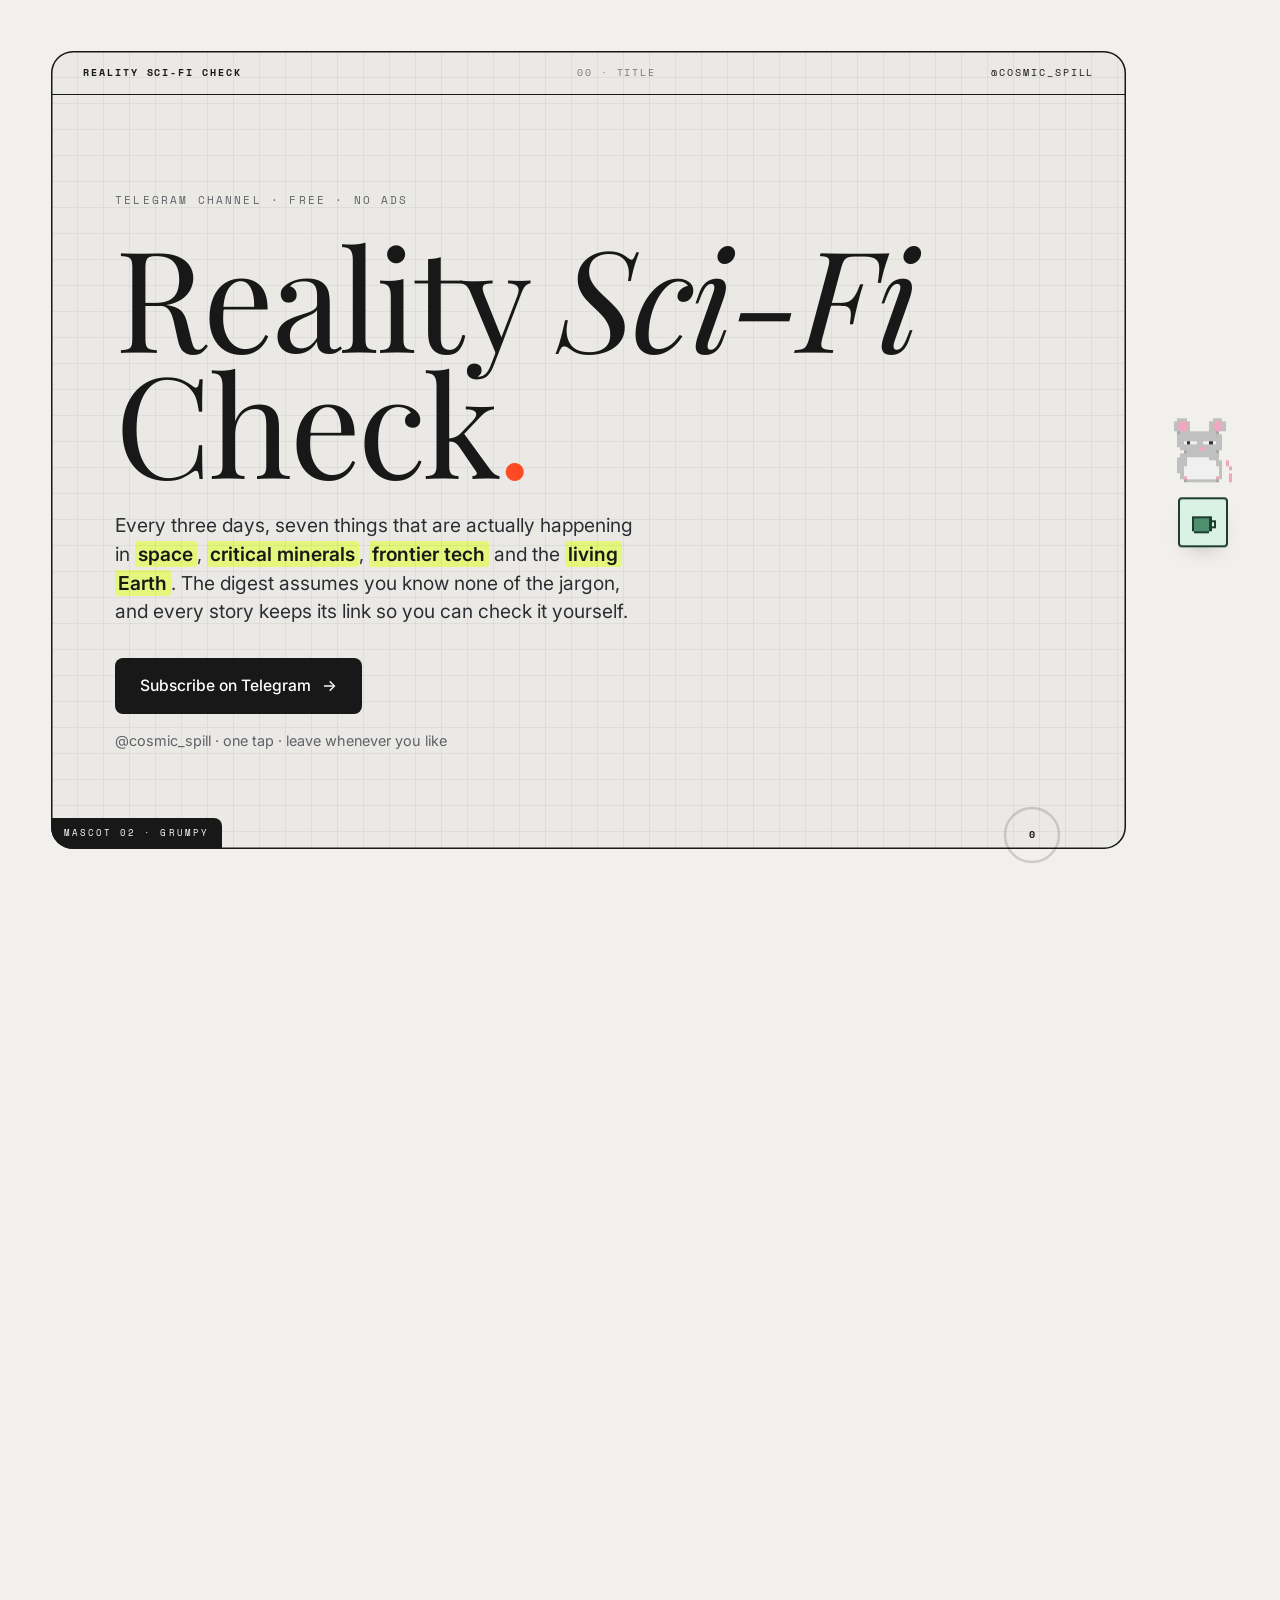
==== site/versions/framed-mascot02.html @ 50ea7fea "Landing page with two mascots, and a way to check it still works The site now has one page design in" ====
<!doctype html>
<html lang="en">
<head>
<meta charset="utf-8">
<meta name="viewport" content="width=device-width,initial-scale=1">
<title>Reality Sci-Fi Check — mascot 02</title>
<meta name="description" content="A free Telegram digest, every three days: space, critical minerals, frontier tech and the living Earth, explained plainly and kept factual.">
<meta name="theme-color" content="#f1f0ec">

<link rel="preconnect" href="https://fonts.googleapis.com">
<link rel="preconnect" href="https://fonts.gstatic.com" crossorigin>
<link rel="stylesheet" media="print" onload="this.media='all'"
      href="https://fonts.googleapis.com/css2?family=Playfair+Display:ital,wght@0,400;0,500;1,400&family=Inter:wght@300;400;500;600&family=Space+Mono:wght@400;700&display=swap">
<noscript><link rel="stylesheet"
      href="https://fonts.googleapis.com/css2?family=Playfair+Display:ital,wght@0,400;0,500;1,400&family=Inter:wght@300;400;500;600&family=Space+Mono:wght@400;700&display=swap"></noscript>

<link rel="stylesheet" href="framed-mascot02.css">
<script>
/* The tip jar changes colour between visits: one of three, chosen once per
   page load and never mid-session. It only ever touches the cup, the bubble
   and the steam, so the page itself is never a different page.

   ?palette=mint|gum|lilac forces one, which is what you want for screenshots
   or when showing someone a specific version. */
(() => {
  const P = {
    mint:  ['#d9f2e4','#1f3d31','#1f3d31','#4e8f6d','#f2803d','#f2a03d','#ffc93c','#ffe6a3'],
    gum:   ['#ffe3ee','#c2436f','#c2436f','#ef86ac','#ff5f8f','#ff8fb0','#ffc93c','#ffe6a3'],
    lilac: ['#ece2ff','#5b3fa8','#5b3fa8','#9b7ee0','#ff7ab8','#c07ae8','#8fa8ff','#cfe0ff']
  };
  const keys = Object.keys(P);
  const forced = new URLSearchParams(location.search).get('palette');
  const pick = P[forced] ? forced : keys[Math.floor(Math.random() * keys.length)];
  const v = P[pick], names = ['box','edge','mug','brew','s0','s1','s2','s3'];
  const st = document.documentElement.style;
  names.forEach((n, i) => st.setProperty('--btn-' + n, v[i]));
  document.documentElement.dataset.palette = pick;
})();
</script>
</head>
<body>

<div class="grid"></div>
<div class="frame" aria-hidden="true">
  <div class="bar">
    <b>Reality Sci-Fi Check</b>
    <span class="mid" id="chapter">00 · Title</span>
    <span>@cosmic_spill</span>
  </div>
</div>
<div class="vtag">Mascot 02 · Grumpy</div>

<div class="dial" aria-hidden="true">
  <svg viewBox="0 0 60 60"><circle class="track" cx="30" cy="30" r="27"/>
    <circle class="run" cx="30" cy="30" r="27"/></svg>
  <b id="pct">0</b>
</div>

<div class="dock">
<a class="resupply" href="https://buymeacoffee.com/YOUR-HANDLE" target="_blank" rel="noopener">
  <span class="lockup"><svg class="mouse" viewBox="0 0 18 20" aria-hidden="true"><g class="lean"><g class="tail" style="transform-origin:15px 14px"><rect x="16" y="13" width="1" height="1" fill="#f0a8c0"/><rect x="16" y="14" width="1" height="1" fill="#f0a8c0"/><rect x="17" y="15" width="1" height="1" fill="#f0a8c0"/><rect x="17" y="17" width="1" height="1" fill="#f0a8c0"/><rect x="17" y="18" width="1" height="1" fill="#f0a8c0"/><rect x="17" y="19" width="1" height="1" fill="#f0a8c0"/></g><g class="head"><g><rect x="1" y="0" width="3" height="1" fill="#c0c0c0"/><rect x="12" y="0" width="3" height="1" fill="#c0c0c0"/><rect x="0" y="1" width="2" height="1" fill="#c0c0c0"/><rect x="2" y="1" width="2" height="1" fill="#f0a8c0"/><rect x="4" y="1" width="1" height="1" fill="#c0c0c0"/><rect x="11" y="1" width="2" height="1" fill="#c0c0c0"/><rect x="13" y="1" width="2" height="1" fill="#f0a8c0"/><rect x="15" y="1" width="1" height="1" fill="#c0c0c0"/><rect x="0" y="2" width="1" height="1" fill="#c0c0c0"/><rect x="1" y="2" width="3" height="1" fill="#f0a8c0"/><rect x="4" y="2" width="1" height="1" fill="#c0c0c0"/><rect x="11" y="2" width="1" height="1" fill="#c0c0c0"/><rect x="12" y="2" width="3" height="1" fill="#f0a8c0"/><rect x="15" y="2" width="1" height="1" fill="#c0c0c0"/><rect x="0" y="3" width="2" height="1" fill="#c0c0c0"/><rect x="2" y="3" width="2" height="1" fill="#f0a8c0"/><rect x="4" y="3" width="1" height="1" fill="#c0c0c0"/><rect x="11" y="3" width="2" height="1" fill="#c0c0c0"/><rect x="13" y="3" width="2" height="1" fill="#f0a8c0"/><rect x="15" y="3" width="1" height="1" fill="#c0c0c0"/><rect x="1" y="4" width="1" height="1" fill="#a8a8a8"/><rect x="2" y="4" width="11" height="1" fill="#c0c0c0"/><rect x="13" y="4" width="1" height="1" fill="#a8a8a8"/><rect x="1" y="5" width="14" height="1" fill="#c0c0c0"/><rect x="1" y="6" width="14" height="1" fill="#c0c0c0"/><rect x="1" y="7" width="2" height="1" fill="#c0c0c0"/><rect x="3" y="7" width="1" height="1" fill="#f0f0f0"/><rect x="5" y="7" width="2" height="1" fill="#f0f0f0"/><rect x="7" y="7" width="2" height="1" fill="#c0c0c0"/><rect x="9" y="7" width="2" height="1" fill="#f0f0f0"/><rect x="12" y="7" width="1" height="1" fill="#f0f0f0"/><rect x="13" y="7" width="2" height="1" fill="#c0c0c0"/><rect x="1" y="8" width="14" height="1" fill="#c0c0c0"/><rect x="2" y="9" width="6" height="1" fill="#c0c0c0"/><rect x="8" y="9" width="2" height="1" fill="#f0a8c0"/><rect x="10" y="9" width="5" height="1" fill="#c0c0c0"/><rect x="3" y="10" width="1" height="1" fill="#a8a8a8"/><rect x="4" y="10" width="9" height="1" fill="#c0c0c0"/><rect x="13" y="10" width="1" height="1" fill="#a8a8a8"/><rect x="2" y="11" width="12" height="1" fill="#c0c0c0"/><rect x="1" y="12" width="3" height="1" fill="#c0c0c0"/><rect x="4" y="12" width="7" height="1" fill="#f0f0f0"/><rect x="11" y="12" width="3" height="1" fill="#c0c0c0"/><rect x="1" y="13" width="3" height="1" fill="#c0c0c0"/><rect x="4" y="13" width="9" height="1" fill="#f0f0f0"/><rect x="13" y="13" width="2" height="1" fill="#c0c0c0"/><rect x="1" y="14" width="3" height="1" fill="#c0c0c0"/><rect x="4" y="14" width="9" height="1" fill="#f0f0f0"/><rect x="13" y="14" width="2" height="1" fill="#c0c0c0"/><rect x="1" y="15" width="2" height="1" fill="#c0c0c0"/><rect x="3" y="15" width="11" height="1" fill="#f0f0f0"/><rect x="14" y="15" width="1" height="1" fill="#c0c0c0"/><rect x="1" y="16" width="2" height="1" fill="#c0c0c0"/><rect x="3" y="16" width="11" height="1" fill="#f0f0f0"/><rect x="14" y="16" width="1" height="1" fill="#c0c0c0"/><rect x="2" y="17" width="1" height="1" fill="#c0c0c0"/><rect x="3" y="17" width="11" height="1" fill="#f0f0f0"/><rect x="14" y="17" width="1" height="1" fill="#c0c0c0"/><rect x="2" y="18" width="1" height="1" fill="#c0c0c0"/><rect x="3" y="18" width="1" height="1" fill="#f0a8c0"/><rect x="4" y="18" width="9" height="1" fill="#f0f0f0"/><rect x="13" y="18" width="1" height="1" fill="#f0a8c0"/><rect x="14" y="18" width="1" height="1" fill="#c0c0c0"/><rect x="3" y="19" width="1" height="1" fill="#a8a8a8"/><rect x="4" y="19" width="9" height="1" fill="#c0c0c0"/><rect x="13" y="19" width="1" height="1" fill="#a8a8a8"/></g><g class="gaze"><g class="eye"><rect x="4" y="7" width="1" height="1" fill="#303030"/><rect x="11" y="7" width="1" height="1" fill="#303030"/></g></g></g></g></svg><span class="cup"><svg viewBox="0 0 14 14" aria-hidden="true">
      <g class="steam"><rect x="4" y="0" width="1" height="2"/><rect x="7" y="1" width="1" height="2"/>
        <rect x="10" y="0" width="1" height="2"/></g>
      <g class="mug"><rect x="2" y="4" width="9" height="1"/><rect x="2" y="5" width="1" height="6"/>
        <rect x="10" y="5" width="1" height="6"/><rect x="3" y="11" width="7" height="1"/>
        <rect x="11" y="6" width="2" height="1"/><rect x="12" y="7" width="1" height="2"/>
        <rect x="11" y="9" width="2" height="1"/></g>
      <rect x="3" y="5" width="7" height="6" class="brew"/></svg></span></span>
  <b>buy me a coffee</b>
</a>
</div>

<main>

  <!-- ── 0 · the title assembles ────────────────────────────────────────── -->
  <section class="scene s0" style="--screens:1.5">
    <div class="stage">
      <svg class="cross" data-cross="1" style="bottom:-16vh;left:-14vw;width:32vw" viewBox="0 0 200 200"><circle cx="100" cy="100" r="96" fill="#e4f77c"/></svg>
      <div class="stage-in">
      <p class="kicker" data-at="-1,-.9" data-anim="left">Telegram channel · free · no ads</p>
      <h1><span data-at="-1,-.9" data-anim="left">Reality</span> <em data-at="-1,-.9" data-anim="drop">Sci-Fi</em>
        <span data-at="-1,-.9" data-anim="right">Check<span class="stop">.</span></span></h1>
      <p class="lede" data-at="-1,-.9" data-anim="rise">Every three days, seven things that are actually
        happening in <b>space</b>, <b>critical minerals</b>, <b>frontier tech</b> and the
        <b>living Earth</b>. The digest assumes you know none of the jargon, and every
        story keeps its link so you can check it yourself.</p>
      <div data-at="-1,-.9" data-anim="pop">
        <a class="cta" href="https://t.me/cosmic_spill">Subscribe on Telegram <span>→</span></a>
        <p class="cta-note">@cosmic_spill · one tap · leave whenever you like</p>
      </div>
    </div></div>
  </section>

  <!-- ── 1 · the digest arrives, and scrolls inside the phone ───────────── -->
  <section class="scene s1" style="--screens:4">
    <div class="stage"><div class="stage-in two">
      <div>
        <p class="num" data-at="0,.1" data-anim="left">01 / What one story looks like</p>
        <h2 data-at=".02,.16" data-anim="left" data-wipe>It lands like this.</h2>
        <p class="say" data-at=".1,.26" data-anim="rise">Three plain lines under a headline, the country
          it came from, and the link to go and check. Keep scrolling to read the whole
          dispatch.</p>
        <p class="small" data-at=".16,.32" data-anim="rise">A real digest from 1 August 2026. Where a
          listed company is actually involved the ticker comes too, with the share price
          read from market data rather than written by the model.</p>
      </div>
      <div data-at=".02,.2" data-anim="tilt">
        <div class="phone">
          <div class="notch"><i></i></div>
          <div class="screen">
            <div class="tg-bar">
              <span class="tg-av">RSC</span>
              <span class="tg-name">Reality Sci-Fi Check<i>channel · @cosmic_spill</i></span>
            </div>
            <!-- Scroll drives this, so the feed reads itself as you go. -->
            <div class="feed" data-feed="0.3,0.95">
              <div class="post">
                <div class="body">
                  <h4>🛰 REALITY SCI-FI CHECK — <i>2026-08-01</i></h4>
                  <p class="sub">🌐 China refines ~90% of the world's rare earths.
                    The bottleneck is processing, not the rocks.</p>
                  <p class="line">4 dispatches. Reply <b>more tech</b> / <b>deeper 3</b> /
                    <b>players space</b> to dig in.</p>
                  <span class="views">👁 5&nbsp;&nbsp;10:59</span>
                </div>
                <div class="comment"><span>💬 Leave a Comment</span><span>›</span></div>
              </div>
              <div class="post">
                <div class="body">
                  <h4>Space</h4>
                  <p class="sub">What's flying, landing, and being discovered up there.</p>
                  <p class="item">▸ 🇺🇸 🪐 <b>1. NASA estimates lunar rover conversion could
                    exceed $1 billion</b></p>
                  <p class="line">› <b>The sci-fi part:</b> Turning a Mars rover into a moon
                    rover may cost more than a billion dollars.</p>
                  <p class="line">› <b>In plain terms:</b> NASA says adapting a Mars rover
                    for the Moon would likely cost over $1 billion.</p>
                  <p class="line">› <b>Why it matters:</b> Shows the high expense of
                    repurposing hardware for new planetary missions.</p>
                  <p class="src">› spacenews.com ↗</p>
                  <span class="views">👁 5&nbsp;&nbsp;10:59</span>
                </div>
                <div class="comment"><span>💬 Leave a Comment</span><span>›</span></div>
              </div>
              <div class="post">
                <div class="body">
                  <h4>Minerals &amp; Mining</h4>
                  <p class="sub">The metals and rocks that everything else depends on.</p>
                  <p class="item">▸ 🇯🇵 🏭 <b>2. Komatsu partners with AIM to automate dozers
                    and excavators</b></p>
                  <p class="line">› <b>The sci-fi part:</b> Self-driving bulldozers will soon
                    shape construction sites.</p>
                  <p class="line">› <b>In plain terms:</b> Komatsu and AIM are adding AI-driven
                    autopilot to big earth-moving machines.</p>
                  <p class="line">› <b>Why it matters:</b> Fewer people in the most dangerous
                    jobs on a mine site.</p>
                  <p class="src">› mining.com ↗</p>
                  <span class="views">👁 5&nbsp;&nbsp;10:59</span>
                </div>
                <div class="comment"><span>💬 Leave a Comment</span><span>›</span></div>
              </div>
            </div>
          </div>
        </div>
      </div>
    </div></div>
  </section>

  <!-- ── 2 · the five bands, dealt one at a time ────────────────────────── -->
  <section class="scene s2" style="--screens:3.4">
    <div class="stage">
      <svg class="cross" data-cross="-1.4" style="top:-10vh;right:-12vw;width:26vw" viewBox="0 0 200 200"><circle cx="100" cy="100" r="96" fill="#181818"/><circle cx="100" cy="100" r="46" fill="#ffb600"/></svg>
      <div class="stage-in">
      <p class="num" data-at="0,.08" data-anim="left">02 / The five sections</p>
      <h2 data-at=".02,.14" data-anim="pop">Five things it watches.</h2>
      <div class="bands">
        <div class="band" data-at=".14,.28" data-anim="left"><span class="i">01</span>
          <div><h3>🚀 Space</h3><p>Launches, landings, and whatever the telescopes just found.</p></div></div>
        <div class="band" data-at=".26,.40" data-anim="right"><span class="i">02</span>
          <div><h3>⛏️ Minerals</h3><p>The metals and rocks that everything else depends on.</p></div></div>
        <div class="band" data-at=".38,.52" data-anim="left"><span class="i">03</span>
          <div><h3>🔬 Frontier tech</h3><p>Quantum, chips, AI, robots and medicine, at the point they leave the lab.</p></div></div>
        <div class="band" data-at=".50,.64" data-anim="right"><span class="i">04</span>
          <div><h3>🌍 Living Earth</h3><p>Clean energy, wildlife, water and weather science, mostly the good news.</p></div></div>
        <div class="band" data-at=".62,.76" data-anim="left"><span class="i">05</span>
          <div><h3>♟️ Society &amp; power</h3><p>Who gains and who loses as all of this moves.</p></div></div>
      </div>
    </div></div>
  </section>

  <!-- ── 3 · the conversation plays as you scroll ───────────────────────── -->
  <section class="scene s3" style="--screens:3.6">
    <div class="stage"><div class="stage-in two">
      <div>
        <p class="num" data-at="0,.08" data-anim="left">03 / You can talk back to it</p>
        <h2 data-at=".02,.14" data-anim="left" data-wipe>Ask it things.</h2>
        <p class="say" data-at=".08,.2" data-anim="rise">The channel is one half. Message the bot directly
          and it answers from the same digest it just sent. Scroll to watch.</p>
        <div class="cmds" data-at=".6,.78" data-anim="pop">
          <div class="cmd"><code>deeper 6</code><p>Expand story 6, with more detail and what to read next.</p></div>
          <div class="cmd"><code>players 6</code><p>Who is actually behind story 6.</p></div>
          <div class="cmd"><code>more space</code><p>A few more fresh stories from one section.</p></div>
          <div class="cmd"><code>menu</code><p>Everything it knows how to do.</p></div>
        </div>
      </div>
      <div data-at=".02,.18" data-anim="drop">
        <div class="phone">
          <div class="notch"><i></i></div>
          <div class="screen">
            <div class="tg-bar">
              <span class="tg-av">RSC</span>
              <span class="tg-name">Reality Sci-Fi Check<i>bot · online</i></span>
            </div>
            <div class="chat">
              <div class="bubble out" data-at=".2,.28" data-anim="right">deeper 1</div>
              <div class="bubble in" data-at=".3,.4" data-anim="left"><b>1 · NASA lunar rover</b>
                <span>The rover was designed for Mars gravity and Mars dust. The Moon has
                a third less of one and far nastier versions of the other.</span></div>
              <div class="bubble out" data-at=".42,.5" data-anim="right">players space</div>
              <div class="bubble in" data-at=".52,.62" data-anim="left"><b>Who is in this</b>
                <span>NASA · JPL · Lockheed Martin. Challengers: ispace, Astrobotic,
                Intuitive Machines.</span></div>
            </div>
          </div>
        </div>
      </div>
    </div></div>
  </section>

  <!-- ── 4 · where it comes from ────────────────────────────────────────── -->
  <section class="scene s4" style="--screens:2.8">
    <div class="stage">
      <svg class="cross" data-cross="1.2" style="bottom:-8vh;left:-10vw;width:22vw" viewBox="0 0 200 200"><circle cx="100" cy="100" r="96" fill="#181818"/><path d="M100 4a96 96 0 0 1 0 192z" fill="#e4f77c"/></svg>
      <div class="stage-in">
      <p class="num" data-at="0,.1" data-anim="left">04 / Where it comes from</p>
      <h2 data-at=".02,.16" data-anim="left" data-wipe>Named feeds, checkable links.</h2>
      <p class="say" data-at=".12,.3" data-anim="rise">Stories come from named publisher feeds:
        Spaceflight Now, SpaceNews, NASA, ESA, JAXA, Ars Technica, Mining.com,
        The Quantum Insider, Phys.org and others, plus regional desks for India and
        Asia. A language model picks the seven most surprising and writes the three
        plain lines under each. It never invents a number.</p>
      <p class="small" data-at=".3,.5" data-anim="right">Some newsrooms are paid for by a government.
        When a story comes from one, the item carries a small ⚠️ and that country's flag,
        on the same terms for the BBC, Deutsche Welle, CGTN and RT. It tells you who funds
        the reporting. What you make of that is yours to decide.</p>
    </div></div>
  </section>

  <!-- ── 5 · the close ──────────────────────────────────────────────────── -->
  <section class="scene s5" style="--screens:2.4">
    <div class="stage"><div class="stage-in close">
      <h2 data-at=".05,.35" data-anim="pop">A lot is changing out there. Almost none of it reaches you.</h2>
      <div data-at=".3,.55" data-anim="rise">
        <a class="cta" href="https://t.me/cosmic_spill">Subscribe on Telegram <span>→</span></a>
      </div>
      <p class="credit" data-at=".45,.7" data-anim="rise">Runs itself on GitHub Actions · free · every three
        days &nbsp;·&nbsp; <a href="https://github.com/ilo930/MicroDigests_bot">github.com/ilo930/MicroDigests_bot</a></p>
    </div></div>
  </section>

</main>

<div class="tail" style="height:100svh"></div>

<script src="framed-mascot02.js"></script>

</body>
</html>
---- site/versions/framed-mascot02.css ----
/* ─────────────────────────────────────────────────────────────────────────
   Reality Sci-Fi Check — scroll to play.

   Structurally different from the other versions. Those scroll: the page
   moves under you. This one plays: each scene is pinned to the viewport
   while a tall empty spacer behind it turns your scrolling into a timeline.
   Nothing travels up the screen; things happen in place.

   That is the mechanism units.gr uses (its pinned section reserves nearly 23
   screens of scroll distance purely as animation runway). Done here with
   position:sticky and one scroll handler rather than a library.

   This variant adds the frame. The page sits inside a fixed rounded window
   held well off the edges of the screen on plain paper, outlined rather than
   boxed in, with a static header across its top. The margin is wide on
   purpose: the coffee tin and the mouse live out there, outside the window. The
   window never moves, so everything that does move is visibly moving INSIDE
   something. That is what stops it reading as "the page is scrolling away
   under me" — the reference does the same thing with its inset panel.

   The look is the studio version's: paper, near-black, acid lime, a
   high-contrast serif set tight, graph-paper ruling.
   ───────────────────────────────────────────────────────────────────────── */

:root{
  --ink:#181818; --muted:#606268; --dim:#8d8f95;
  --lime:#e4f77c; --orange:#ff4c24; --green:#3fae86;
  --hair:rgba(24,24,24,.16); --hair-soft:rgba(24,24,24,.09);
  --display:"Playfair Display","Didot","Bodoni 72",Georgia,serif;
  --mono:"Space Mono",ui-monospace,Menlo,monospace;
  --body:"Inter",system-ui,-apple-system,Arial,sans-serif;
  --gutter:clamp(1.25rem,5vw,4.5rem);
  --paper:#f1f0ec;
  /* The tip jar picks one of three palettes on load. Defaults here so the
     page still looks chosen rather than unstyled if the script never runs. */
  --btn-box:#d9f2e4; --btn-edge:#1f3d31; --btn-mug:#1f3d31; --btn-brew:#4e8f6d;
  --btn-s0:#f2803d; --btn-s1:#f2a03d; --btn-s2:#ffc93c; --btn-s3:#ffe6a3;    /* the surround. Not black: the reference sits its panel
                         on paper and lets an outline do the framing. */
  --fr:clamp(40px,4vw,68px);            /* top, left and bottom */
  --fr-right:clamp(120px,12vw,190px);   /* the right margin is a room: the
                                           tin and the mouse live out here, so
                                           it has to be wide enough that they
                                           are standing in it rather than
                                           pressed against the glass */
  --fr-r:22px;
  --bar:44px;
}
*,*::before,*::after{box-sizing:border-box}
html{-webkit-text-size-adjust:100%}
body{margin:0;background:#eae9e6;color:var(--ink);font-family:var(--body);
  font-size:16px;line-height:1.55;overflow-x:hidden}

/* ── The mechanism ─────────────────────────────────────────────────────────
   .scene is tall and empty. .stage sticks to the top of the viewport for the
   whole of it, so scrolling through .scene advances --p from 0 to 1 without
   the stage ever moving. */
/* The surround. Everything that scrolls is clipped to the window below, so
   the frame itself is the fixed reference point. */
body{background:var(--paper)}
.scene{position:relative;height:calc(var(--screens,3) * 100svh)}
/* Every panel is FIXED to the window and cross-faded in and out. Sticky was
   the bug: a sticky panel unsticks at the end of its scene and slides up while
   the next arrives, and that moving rounded edge reads as the frame itself
   moving. Fixed panels cannot slide, so the window is genuinely still and only
   what is inside it changes. */
.stage{position:fixed;top:var(--fr);left:var(--fr);right:var(--fr-right);bottom:var(--fr);
  height:auto;margin:0;border-radius:var(--fr-r);overflow:hidden;
  display:grid;align-content:center;padding:var(--bar) var(--gutter) 0;
  opacity:0;visibility:hidden;will-change:opacity}

/* Chrome drawn over the window: a hairline, and a header that never moves. */
.frame{position:fixed;inset:var(--fr) var(--fr-right) var(--fr) var(--fr);z-index:45;pointer-events:none;
  border-radius:var(--fr-r);box-shadow:inset 0 0 0 1.5px var(--ink)}
.frame .bar{position:absolute;inset:0 0 auto 0;height:var(--bar);
  display:flex;align-items:center;justify-content:space-between;
  padding:0 clamp(1rem,3vw,2rem);font-family:var(--mono);font-size:.6rem;
  letter-spacing:.2em;text-transform:uppercase;color:var(--ink);
  border-bottom:1px solid rgba(24,24,24,.14)}
.frame .bar b{font-weight:700}
.frame .bar{border-bottom:1.5px solid var(--ink)}
.frame .bar .mid{opacity:.55}
.stage-in{width:100%;max-width:1180px;margin:0 auto}

/* Flat fields, one per scene, switching cleanly rather than cross-fading. */
.s0 .stage{background:#eae9e6}
.s1 .stage{background:#e4f77c}
.s2 .stage{background:#ffb600}
.s3 .stage{background:#e9e2d8}
.s4 .stage{background:#d6e7dd}
.s5 .stage{background:#f7f6f3}

/* Graph paper over everything, like the reference. */
.grid{position:fixed;inset:var(--fr) var(--fr-right) var(--fr) var(--fr);z-index:40;pointer-events:none;
  border-radius:var(--fr-r);overflow:hidden;
  background:
    repeating-linear-gradient(to right,rgba(24,24,24,.055) 0 1px,transparent 1px 26px),
    repeating-linear-gradient(to bottom,rgba(24,24,24,.055) 0 1px,transparent 1px 26px)}

/* Anything with data-at animates across its own slice of the scene. How it
   arrives is set by data-anim; see the ANIM table in the script. Everything
   fading up from below was making six scenes feel like one. */
[data-at]{will-change:transform,opacity}
[data-wipe]{clip-path:inset(0 100% 0 0)}
/* Shapes that keep travelling for the whole scene rather than just arriving. */
.cross{position:absolute;z-index:0;pointer-events:none;will-change:transform}
.stage-in{position:relative;z-index:1}

/* The first scene cannot wait for a scroll that has not happened yet: it
   plays once on load, in the same directions the scroll system uses, and is
   held at its finished state afterwards. */
.s0 [data-at]{animation:.85s cubic-bezier(.16,1,.3,1) both}
.s0 [data-anim="left"]{animation-name:enter-left}
.s0 [data-anim="right"]{animation-name:enter-right}
.s0 [data-anim="drop"]{animation-name:enter-drop}
.s0 [data-anim="rise"]{animation-name:enter-rise}
.s0 [data-anim="pop"]{animation-name:enter-pop}
.s0 .kicker{animation-delay:.10s}
.s0 h1 span{animation-delay:.20s}
.s0 h1 em{animation-delay:.30s}
.s0 h1 span:last-of-type{animation-delay:.40s}
.s0 .lede{animation-delay:.52s}
.s0 .lede+div{animation-delay:.66s}
@keyframes enter-left{from{opacity:0;transform:translate3d(-110px,0,0)}to{opacity:1;transform:none}}
@keyframes enter-right{from{opacity:0;transform:translate3d(110px,0,0)}to{opacity:1;transform:none}}
@keyframes enter-drop{from{opacity:0;transform:translate3d(0,-52px,0)}to{opacity:1;transform:none}}
@keyframes enter-rise{from{opacity:0;transform:translate3d(0,46px,0)}to{opacity:1;transform:none}}
@keyframes enter-pop{from{opacity:0;transform:scale(.84)}to{opacity:1;transform:none}}
@media (prefers-reduced-motion:reduce){.s0 [data-at]{animation:none}}

/* ── Type ─────────────────────────────────────────────────────────────── */
.kicker{font-family:var(--mono);font-size:.68rem;letter-spacing:.2em;
  text-transform:uppercase;color:var(--muted);margin:0 0 1.4rem}
h1{font-family:var(--display);font-weight:400;letter-spacing:-.02em;line-height:.9;
  font-size:clamp(2.8rem,11vw,9rem);margin:0 0 1.6rem;max-width:12ch}
h1 em{font-style:italic}
h1 .stop{color:var(--orange);font-style:normal}
h2{font-family:var(--display);font-weight:400;line-height:.94;letter-spacing:-.015em;
  font-size:clamp(2rem,5.6vw,4rem);margin:0 0 1.2rem}
.lede{font-size:clamp(1.05rem,1.5vw,1.3rem);line-height:1.5;max-width:44ch;
  margin:0 0 2rem;color:#2c2e33}
.lede b{font-weight:600;color:var(--ink);background:var(--lime);
  padding:.05em .18em;border-radius:3px;
  box-decoration-break:clone;-webkit-box-decoration-break:clone}
.num{font-family:var(--mono);font-size:.68rem;font-weight:700;letter-spacing:.16em;
  color:var(--ink);margin:0 0 .7rem}
.say{max-width:46ch;color:#2c2e33;margin:0 0 1.2rem}
.small{font-size:.9rem;color:var(--muted);max-width:52ch;margin:0}

.cta{display:inline-flex;align-items:center;gap:.7em;background:var(--ink);
  color:#fff;border-radius:8px;padding:1em 1.6em;text-decoration:none;
  font-weight:500;font-size:.98rem;
  transition:background .25s,color .25s,transform .25s,box-shadow .35s}
.cta:hover{background:var(--lime);color:var(--ink);transform:translateY(-2px);
  box-shadow:0 14px 30px -18px rgba(24,24,24,.7)}
.cta-note{font-size:.9rem;color:var(--muted);margin:1rem 0 0}

/* ── Scene 1 · the phone, whose contents scroll as you scroll ──────────── */
.two{display:grid;gap:2rem;align-items:center}
@media (min-width:980px){.two{grid-template-columns:minmax(0,1fr) 360px;gap:4rem}}
.phone{width:min(100%,340px);margin:0 auto;padding:9px;background:var(--ink);
  border-radius:30px;box-shadow:0 40px 80px -50px rgba(24,24,24,.9)}
.phone .notch{height:15px;display:grid;place-items:center}
.phone .notch i{display:block;width:60px;height:5px;border-radius:3px;
  background:#fff;opacity:.5}
.screen{border-radius:23px;overflow:hidden;background:#c8d4e4;height:430px;
  position:relative}
.tg-bar{display:flex;gap:.6rem;align-items:center;padding:.6rem .75rem;
  background:#fff;border-bottom:1px solid #e3e6ea;position:relative;z-index:2}
.tg-av{width:31px;height:31px;border-radius:50%;background:var(--ink);color:#fff;
  display:grid;place-items:center;font-family:var(--mono);font-size:.55rem;flex:0 0 auto}
.tg-name{font-size:.8rem;font-weight:600;line-height:1.25}
.tg-name i{display:block;font-style:normal;font-size:.63rem;font-weight:400;color:#8d939c}
/* The feed is taller than the screen; scroll drives it. */
.feed{padding:.55rem .5rem;will-change:transform}
.post{background:#fff;border-radius:12px;overflow:hidden;margin:0 0 .45rem;
  font-family:-apple-system,"Helvetica Neue",Arial,sans-serif;color:#101114}
.post .body{padding:.6rem .65rem}
.post h4{margin:0 0 .18rem;font-size:.79rem;font-weight:700;line-height:1.25}
.post .sub{margin:0 0 .45rem;font-size:.71rem;font-style:italic;color:#3a3d44;line-height:1.35}
.post .item{margin:0 0 .3rem;font-size:.71rem;line-height:1.36}
.post .line{margin:0 0 .18rem;font-size:.69rem;line-height:1.34;color:#22242a}
.post .src{margin:.28rem 0 0;font-size:.69rem;color:#2f7fd0;text-decoration:underline}
.post .views{display:block;text-align:right;font-size:.59rem;color:#8d939c;margin:.3rem 0 0}
.post .comment{display:flex;align-items:center;justify-content:space-between;
  padding:.5rem .65rem;border-top:1px solid #e7e9ec;color:#2f7fd0;
  font-size:.75rem;font-weight:500}

/* ── Scene 2 · the five bands, dealt out one at a time ─────────────────── */
.bands{border-top:1.5px solid var(--ink);max-width:900px}
.band{display:grid;grid-template-columns:2.6rem 1fr;gap:1.2rem;align-items:baseline;
  padding:1.05rem 0;border-bottom:1px solid var(--hair)}
.band .i{font-family:var(--mono);font-size:.66rem;font-weight:700;color:var(--muted)}
.band h3{font-family:var(--display);font-weight:400;line-height:1;
  font-size:clamp(1.3rem,2.8vw,2rem);margin:0 0 .2rem}
.band p{margin:0;color:var(--muted);font-size:.92rem}

/* ── Scene 3 · the conversation, played by scrolling ───────────────────── */
.chat{display:grid;gap:.5rem;padding:.7rem}
.bubble{max-width:86%;padding:.55rem .75rem;border-radius:14px;font-size:.78rem;
  line-height:1.42}
.bubble.out{justify-self:end;border-bottom-right-radius:4px;background:var(--ink);
  color:#fff;font-family:var(--mono);font-size:.71rem}
.bubble.in{justify-self:start;border-bottom-left-radius:4px;background:#fff;
  border:1px solid #e3e6ea}
.bubble.in b{display:block;margin-bottom:.25rem}
.bubble.in span{color:#5a5f66}
.cmds{display:grid;gap:1px;background:var(--ink);border-radius:10px;overflow:hidden;
  grid-template-columns:1fr;max-width:420px}
@media (min-width:560px){.cmds{grid-template-columns:repeat(2,1fr)}}
.cmd{background:#fff;padding:.9rem}
.cmd code{display:inline-block;font-family:var(--mono);font-size:.75rem;font-weight:700;
  background:var(--lime);border-radius:5px;padding:.25em .55em;margin:0 0 .45rem}
.cmd p{margin:0;font-size:.85rem;color:var(--muted)}

/* ── Scene 5 · the close ──────────────────────────────────────────────── */
.close{text-align:center}
.close h2{max-width:14ch;margin-inline:auto;font-size:clamp(2.4rem,8vw,5.6rem)}
.credit{font-family:var(--mono);font-size:.66rem;letter-spacing:.06em;
  color:var(--muted);margin:2.6rem 0 0}
.credit a{color:var(--ink)}

/* ── Chrome ───────────────────────────────────────────────────────────── */
/* A dial in the corner: how far through the reel you are. */
.dial{position:fixed;right:calc(var(--gutter) + var(--fr-right));bottom:2.2rem;z-index:50;
  width:60px;height:60px;display:grid;place-items:center}
.dial svg{position:absolute;inset:0;transform:rotate(-90deg)}
.dial circle{fill:none;stroke-width:2.5}
.dial .track{stroke:rgba(24,24,24,.16)}
.dial .run{stroke:var(--ink);stroke-linecap:round;
  stroke-dasharray:169.6;stroke-dashoffset:169.6}
.dial b{font-family:var(--mono);font-size:.62rem;font-weight:700}

/* Floating, not clamped to the edge: it sits off the margin with a shadow, and
   drifts up and down its own vertical line as the reel plays, so it belongs to
   the motion rather than being furniture stuck to the glass. */
/* Both of these live in the margin, outside the window, the way the reference
   hangs its little square badges off the edge of its panel. */
/* The arrangement from the screenshot: the cup above, the mouse below it,
   two separate things stacked in the margin. She is small; she holds nothing
   and reacts to nothing. */
.dock{position:fixed;right:0;top:50%;transform:translateY(calc(-50% + 33px));
  width:var(--fr-right);z-index:50;pointer-events:none;
  display:grid;justify-items:center}
.dock>*{pointer-events:auto}
.lockup{position:relative;display:grid;justify-items:center;gap:15px;width:70px}

.resupply{position:relative;z-index:1;display:grid;justify-items:center;gap:.45rem;
  text-decoration:none;padding:0;background:none;box-shadow:none;will-change:transform}
.resupply .cup{position:relative;z-index:3;order:2;
  display:grid;place-items:center;width:50px;height:50px;
  background:var(--btn-box);border:2px solid var(--btn-edge);border-radius:4px;
  box-shadow:0 10px 22px -14px rgba(24,24,24,.5);
  transition:background .25s,border-color .25s,box-shadow .3s}
.resupply:hover .cup,.resupply:focus-visible .cup{
  box-shadow:0 14px 26px -12px rgba(24,24,24,.45);transform:translateY(-2px)}
.resupply .cup{transition:box-shadow .3s,transform .9s cubic-bezier(.4,0,.3,1)}
.resupply .cup svg{display:block;width:30px;height:30px;shape-rendering:crispEdges}
.resupply .cup .steam rect{fill:var(--btn-s0);opacity:0;transform-box:fill-box;
  transform-origin:bottom center;animation:steam 3.2s ease-in-out infinite}
@keyframes steam{
  0%{opacity:0;transform:translateY(2px) scaleY(.6);fill:var(--btn-s0)}
  30%{opacity:.95;fill:var(--btn-s1)}
  65%{opacity:.85;fill:var(--btn-s2)}
  100%{opacity:0;transform:translateY(-6px) scaleY(1.2);fill:var(--btn-s3)}}
.resupply .cup .steam rect:nth-child(2){animation-delay:-1.1s}
.resupply .cup .steam rect:nth-child(3){animation-delay:-2.2s}
.resupply .cup .mug rect{fill:var(--btn-mug)}
.resupply .cup .brew{fill:var(--btn-brew)}

/* At the start this is only a hot coffee. At the end the mouse says it: a
   pixel speech bubble that leans back over the frame edge, in the margin
   where there is nothing to cover. */
.resupply b{position:absolute;right:calc(100% + 16px);top:14px;z-index:3;
  width:max-content;max-width:12.5rem;
  font-family:var(--mono);font-size:.72rem;font-weight:700;letter-spacing:.02em;
  line-height:1.35;text-align:center;color:var(--btn-edge);
  background:var(--btn-box);border:2px solid var(--btn-edge);border-radius:7px;
  padding:.55rem .75rem;
  opacity:0;transform:translateX(6px) scale(.94);transform-origin:center right;
  pointer-events:none;transition:opacity .35s,transform .35s}
/* Pointing right, at the mouse. Aimed at the floor it said nothing. */

.resupply.open b,.resupply:hover b,.resupply:focus-visible b{
  opacity:1;transform:none;pointer-events:auto}

/* Mascot 02, the original. She carries nothing and reacts to nothing: the
   cup drifts beside her on the right, the words arrive on her left, and she
   just sits there. She does not smile, and that is the joke. */
.mouse{position:relative;width:58px;z-index:2;order:1;
  shape-rendering:crispEdges;overflow:visible;
  animation:mouse-hop 2.4s steps(1) infinite}
.mouse .eye{animation:mouse-blink 3.6s steps(1) infinite;transform-origin:center}
.mouse .tail{animation:mouse-tail 1.9s steps(1) infinite}
/* At the end she tips over and speeds up. She leans AWAY from the bubble,
   which sits on her left, so she is not crowding the thing she just said. */
/* Her gaze follows the scroll: you, then the page on her left, then you
   again. One cell of travel is the whole range her eye whites allow. */
.mouse .gaze{transition:transform .55s cubic-bezier(.16,1,.3,1)}
.mouse .lean{transform-origin:9px 19px;
  transition:transform .45s cubic-bezier(.16,1,.3,1)}
.resupply.open .lean,.resupply:hover .lean{transform:rotate(8deg) translateX(1.2px)}
.dock.excited .mouse{animation-duration:.7s}
@keyframes mouse-hop{0%,44%{transform:translateY(0)}48%,64%{transform:translateY(-3px)}
  68%,100%{transform:translateY(0)}}
@keyframes mouse-blink{0%,42%{transform:scaleY(1)}43%,45%{transform:scaleY(.1)}
  46%,100%{transform:scaleY(1)}}
@keyframes mouse-tail{0%,49%{transform:rotate(0)}50%,100%{transform:rotate(-7deg)}}
@media (prefers-reduced-motion:reduce){.mouse,.mouse *{animation:none!important}}

.vtag{position:fixed;bottom:var(--fr);left:var(--fr);border-radius:0 8px 0 var(--fr-r);z-index:60;font-family:var(--mono);font-size:.58rem;
  letter-spacing:.22em;text-transform:uppercase;color:#fff;background:var(--ink);
  padding:.5rem .8rem}

/* Anyone who asked for less motion gets the whole reel laid out flat. */
@media (max-width:760px){
  :root{--fr:0px;--fr-r:0px;--bar:36px}
  .frame{box-shadow:none;border-radius:0}
}
@media (prefers-reduced-motion:reduce){
  :root{--fr:0px;--fr-r:0px}
  .frame{display:none}
  .scene{height:auto}
  .stage{position:static;height:auto;margin:0;border-radius:0;inset:auto;
    opacity:1!important;visibility:visible!important;
    padding-top:5rem;padding-bottom:5rem}
  .tail{display:none}
  [data-at]{opacity:1!important;transform:none!important}
  .screen{height:auto}
  .feed{transform:none!important}
  .dial{display:none}
}
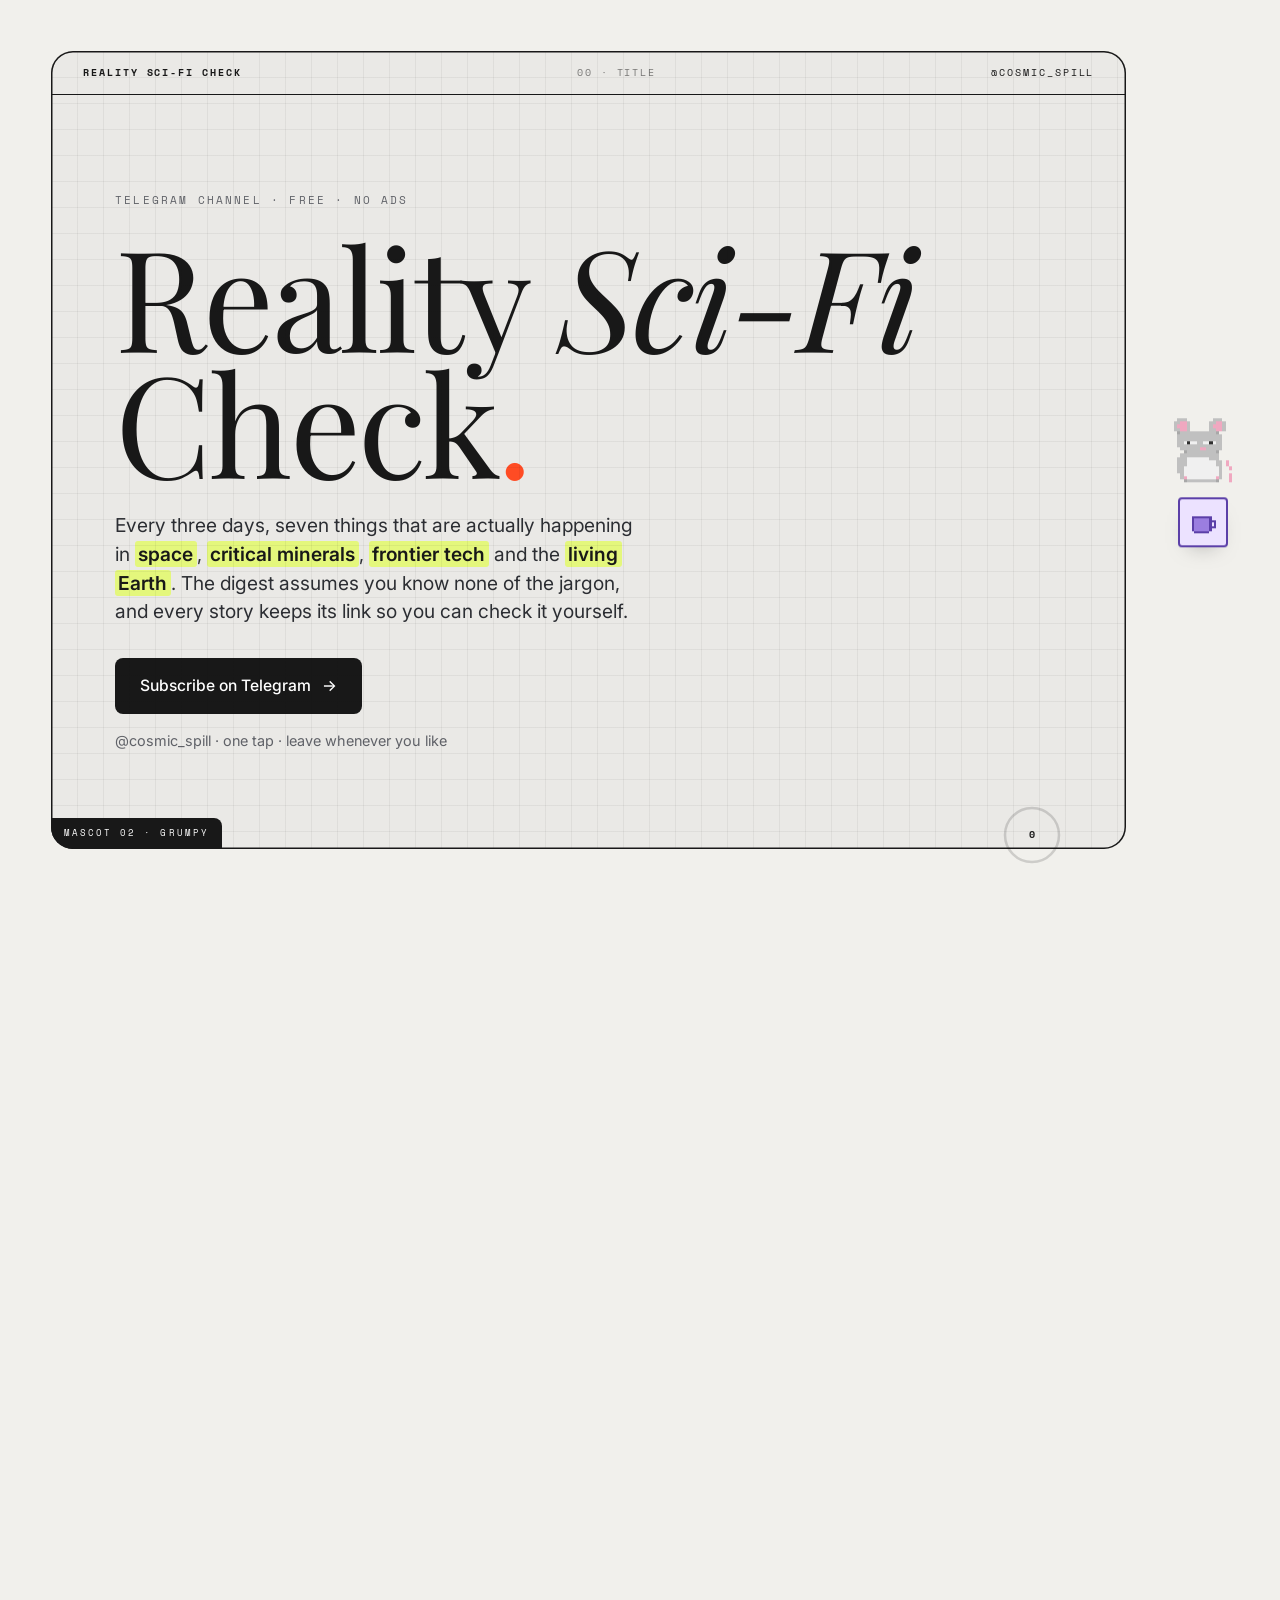
==== commit fa821c1e: "The page design is now written once, shared by both mascot versions The two stylesheets had grown to" ====
--- a/site/versions/framed-mascot02.html
+++ b/site/versions/framed-mascot02.html
@@ -14,7 +14,10 @@
 <noscript><link rel="stylesheet"
       href="https://fonts.googleapis.com/css2?family=Playfair+Display:ital,wght@0,400;0,500;1,400&family=Inter:wght@300;400;500;600&family=Space+Mono:wght@400;700&display=swap"></noscript>
 
-<link rel="stylesheet" href="framed-mascot02.css">
+<!-- The page first, then this version's mascot on top of it. Order matters:
+     the mascot file is allowed to override the page, never the reverse. -->
+<link rel="stylesheet" href="page.css">
+<link rel="stylesheet" href="mascot-02-grumpy.css">
 <script>
 /* The tip jar changes colour between visits: one of three, chosen once per
    page load and never mid-session. It only ever touches the cup, the bubble
--- a/site/versions/page.css
+++ b/site/versions/page.css
@@ -0,0 +1,257 @@
+/* The page: the frame, the scroll, the scenes, the palette.
+   Shared by both versions. Change anything here and BOTH pages change.
+   Nothing about the mascot lives in this file. */
+
+/* ─────────────────────────────────────────────────────────────────────────
+   Reality Sci-Fi Check — scroll to play.
+
+   Structurally different from the other versions. Those scroll: the page
+   moves under you. This one plays: each scene is pinned to the viewport
+   while a tall empty spacer behind it turns your scrolling into a timeline.
+   Nothing travels up the screen; things happen in place.
+
+   That is the mechanism units.gr uses (its pinned section reserves nearly 23
+   screens of scroll distance purely as animation runway). Done here with
+   position:sticky and one scroll handler rather than a library.
+
+   This variant adds the frame. The page sits inside a fixed rounded window
+   held well off the edges of the screen on plain paper, outlined rather than
+   boxed in, with a static header across its top. The margin is wide on
+   purpose: the coffee tin and the mouse live out there, outside the window. The
+   window never moves, so everything that does move is visibly moving INSIDE
+   something. That is what stops it reading as "the page is scrolling away
+   under me" — the reference does the same thing with its inset panel.
+
+   The look is the studio version's: paper, near-black, acid lime, a
+   high-contrast serif set tight, graph-paper ruling.
+   ───────────────────────────────────────────────────────────────────────── */
+
+:root{
+  --ink:#181818; --muted:#606268; --dim:#8d8f95;
+  --lime:#e4f77c; --orange:#ff4c24; --green:#3fae86;
+  --hair:rgba(24,24,24,.16); --hair-soft:rgba(24,24,24,.09);
+  --display:"Playfair Display","Didot","Bodoni 72",Georgia,serif;
+  --mono:"Space Mono",ui-monospace,Menlo,monospace;
+  --body:"Inter",system-ui,-apple-system,Arial,sans-serif;
+  --gutter:clamp(1.25rem,5vw,4.5rem);
+  --paper:#f1f0ec;
+  /* The tip jar picks one of three palettes on load. Defaults here so the
+     page still looks chosen rather than unstyled if the script never runs. */
+  --btn-box:#d9f2e4; --btn-edge:#1f3d31; --btn-mug:#1f3d31; --btn-brew:#4e8f6d;
+  --btn-s0:#f2803d; --btn-s1:#f2a03d; --btn-s2:#ffc93c; --btn-s3:#ffe6a3;    /* the surround. Not black: the reference sits its panel
+                         on paper and lets an outline do the framing. */
+  --fr:clamp(40px,4vw,68px);            /* top, left and bottom */
+  --fr-right:clamp(128px,13vw,210px);   /* the right margin is a room; each
+                                           mascot sets its own width, wide
+                                           enough that it stands in the margin
+                                           rather than pressed to the glass. */
+  --fr-r:22px;
+  --bar:44px;
+}
+*,*::before,*::after{box-sizing:border-box}
+html{-webkit-text-size-adjust:100%}
+body{margin:0;background:#eae9e6;color:var(--ink);font-family:var(--body);
+  font-size:16px;line-height:1.55;overflow-x:hidden}
+
+/* ── The mechanism ─────────────────────────────────────────────────────────
+   .scene is tall and empty. .stage sticks to the top of the viewport for the
+   whole of it, so scrolling through .scene advances --p from 0 to 1 without
+   the stage ever moving. */
+/* The surround. Everything that scrolls is clipped to the window below, so
+   the frame itself is the fixed reference point. */
+body{background:var(--paper)}
+.scene{position:relative;height:calc(var(--screens,3) * 100svh)}
+/* Every panel is FIXED to the window and cross-faded in and out. Sticky was
+   the bug: a sticky panel unsticks at the end of its scene and slides up while
+   the next arrives, and that moving rounded edge reads as the frame itself
+   moving. Fixed panels cannot slide, so the window is genuinely still and only
+   what is inside it changes. */
+.stage{position:fixed;top:var(--fr);left:var(--fr);right:var(--fr-right);bottom:var(--fr);
+  height:auto;margin:0;border-radius:var(--fr-r);overflow:hidden;
+  display:grid;align-content:center;padding:var(--bar) var(--gutter) 0;
+  opacity:0;visibility:hidden;will-change:opacity}
+
+/* Chrome drawn over the window: a hairline, and a header that never moves. */
+.frame{position:fixed;inset:var(--fr) var(--fr-right) var(--fr) var(--fr);z-index:45;pointer-events:none;
+  border-radius:var(--fr-r);box-shadow:inset 0 0 0 1.5px var(--ink)}
+.frame .bar{position:absolute;inset:0 0 auto 0;height:var(--bar);
+  display:flex;align-items:center;justify-content:space-between;
+  padding:0 clamp(1rem,3vw,2rem);font-family:var(--mono);font-size:.6rem;
+  letter-spacing:.2em;text-transform:uppercase;color:var(--ink);
+  border-bottom:1px solid rgba(24,24,24,.14)}
+.frame .bar b{font-weight:700}
+.frame .bar{border-bottom:1.5px solid var(--ink)}
+.frame .bar .mid{opacity:.55}
+.stage-in{width:100%;max-width:1180px;margin:0 auto}
+
+/* Flat fields, one per scene, switching cleanly rather than cross-fading. */
+.s0 .stage{background:#eae9e6}
+.s1 .stage{background:#e4f77c}
+.s2 .stage{background:#ffb600}
+.s3 .stage{background:#e9e2d8}
+.s4 .stage{background:#d6e7dd}
+.s5 .stage{background:#f7f6f3}
+
+/* Graph paper over everything, like the reference. */
+.grid{position:fixed;inset:var(--fr) var(--fr-right) var(--fr) var(--fr);z-index:40;pointer-events:none;
+  border-radius:var(--fr-r);overflow:hidden;
+  background:
+    repeating-linear-gradient(to right,rgba(24,24,24,.055) 0 1px,transparent 1px 26px),
+    repeating-linear-gradient(to bottom,rgba(24,24,24,.055) 0 1px,transparent 1px 26px)}
+
+/* Anything with data-at animates across its own slice of the scene. How it
+   arrives is set by data-anim; see the ANIM table in the script. Everything
+   fading up from below was making six scenes feel like one. */
+[data-at]{will-change:transform,opacity}
+[data-wipe]{clip-path:inset(0 100% 0 0)}
+/* Shapes that keep travelling for the whole scene rather than just arriving. */
+.cross{position:absolute;z-index:0;pointer-events:none;will-change:transform}
+.stage-in{position:relative;z-index:1}
+
+/* The first scene cannot wait for a scroll that has not happened yet: it
+   plays once on load, in the same directions the scroll system uses, and is
+   held at its finished state afterwards. */
+.s0 [data-at]{animation:.85s cubic-bezier(.16,1,.3,1) both}
+.s0 [data-anim="left"]{animation-name:enter-left}
+.s0 [data-anim="right"]{animation-name:enter-right}
+.s0 [data-anim="drop"]{animation-name:enter-drop}
+.s0 [data-anim="rise"]{animation-name:enter-rise}
+.s0 [data-anim="pop"]{animation-name:enter-pop}
+.s0 .kicker{animation-delay:.10s}
+.s0 h1 span{animation-delay:.20s}
+.s0 h1 em{animation-delay:.30s}
+.s0 h1 span:last-of-type{animation-delay:.40s}
+.s0 .lede{animation-delay:.52s}
+.s0 .lede+div{animation-delay:.66s}
+@keyframes enter-left{from{opacity:0;transform:translate3d(-110px,0,0)}to{opacity:1;transform:none}}
+@keyframes enter-right{from{opacity:0;transform:translate3d(110px,0,0)}to{opacity:1;transform:none}}
+@keyframes enter-drop{from{opacity:0;transform:translate3d(0,-52px,0)}to{opacity:1;transform:none}}
+@keyframes enter-rise{from{opacity:0;transform:translate3d(0,46px,0)}to{opacity:1;transform:none}}
+@keyframes enter-pop{from{opacity:0;transform:scale(.84)}to{opacity:1;transform:none}}
+@media (prefers-reduced-motion:reduce){.s0 [data-at]{animation:none}}
+
+/* ── Type ─────────────────────────────────────────────────────────────── */
+.kicker{font-family:var(--mono);font-size:.68rem;letter-spacing:.2em;
+  text-transform:uppercase;color:var(--muted);margin:0 0 1.4rem}
+h1{font-family:var(--display);font-weight:400;letter-spacing:-.02em;line-height:.9;
+  font-size:clamp(2.8rem,11vw,9rem);margin:0 0 1.6rem;max-width:12ch}
+h1 em{font-style:italic}
+h1 .stop{color:var(--orange);font-style:normal}
+h2{font-family:var(--display);font-weight:400;line-height:.94;letter-spacing:-.015em;
+  font-size:clamp(2rem,5.6vw,4rem);margin:0 0 1.2rem}
+.lede{font-size:clamp(1.05rem,1.5vw,1.3rem);line-height:1.5;max-width:44ch;
+  margin:0 0 2rem;color:#2c2e33}
+.lede b{font-weight:600;color:var(--ink);background:var(--lime);
+  padding:.05em .18em;border-radius:3px;
+  box-decoration-break:clone;-webkit-box-decoration-break:clone}
+.num{font-family:var(--mono);font-size:.68rem;font-weight:700;letter-spacing:.16em;
+  color:var(--ink);margin:0 0 .7rem}
+.say{max-width:46ch;color:#2c2e33;margin:0 0 1.2rem}
+.small{font-size:.9rem;color:var(--muted);max-width:52ch;margin:0}
+
+.cta{display:inline-flex;align-items:center;gap:.7em;background:var(--ink);
+  color:#fff;border-radius:8px;padding:1em 1.6em;text-decoration:none;
+  font-weight:500;font-size:.98rem;
+  transition:background .25s,color .25s,transform .25s,box-shadow .35s}
+.cta:hover{background:var(--lime);color:var(--ink);transform:translateY(-2px);
+  box-shadow:0 14px 30px -18px rgba(24,24,24,.7)}
+.cta-note{font-size:.9rem;color:var(--muted);margin:1rem 0 0}
+
+/* ── Scene 1 · the phone, whose contents scroll as you scroll ──────────── */
+.two{display:grid;gap:2rem;align-items:center}
+@media (min-width:980px){.two{grid-template-columns:minmax(0,1fr) 360px;gap:4rem}}
+.phone{width:min(100%,340px);margin:0 auto;padding:9px;background:var(--ink);
+  border-radius:30px;box-shadow:0 40px 80px -50px rgba(24,24,24,.9)}
+.phone .notch{height:15px;display:grid;place-items:center}
+.phone .notch i{display:block;width:60px;height:5px;border-radius:3px;
+  background:#fff;opacity:.5}
+.screen{border-radius:23px;overflow:hidden;background:#c8d4e4;height:430px;
+  position:relative}
+.tg-bar{display:flex;gap:.6rem;align-items:center;padding:.6rem .75rem;
+  background:#fff;border-bottom:1px solid #e3e6ea;position:relative;z-index:2}
+.tg-av{width:31px;height:31px;border-radius:50%;background:var(--ink);color:#fff;
+  display:grid;place-items:center;font-family:var(--mono);font-size:.55rem;flex:0 0 auto}
+.tg-name{font-size:.8rem;font-weight:600;line-height:1.25}
+.tg-name i{display:block;font-style:normal;font-size:.63rem;font-weight:400;color:#8d939c}
+/* The feed is taller than the screen; scroll drives it. */
+.feed{padding:.55rem .5rem;will-change:transform}
+.post{background:#fff;border-radius:12px;overflow:hidden;margin:0 0 .45rem;
+  font-family:-apple-system,"Helvetica Neue",Arial,sans-serif;color:#101114}
+.post .body{padding:.6rem .65rem}
+.post h4{margin:0 0 .18rem;font-size:.79rem;font-weight:700;line-height:1.25}
+.post .sub{margin:0 0 .45rem;font-size:.71rem;font-style:italic;color:#3a3d44;line-height:1.35}
+.post .item{margin:0 0 .3rem;font-size:.71rem;line-height:1.36}
+.post .line{margin:0 0 .18rem;font-size:.69rem;line-height:1.34;color:#22242a}
+.post .src{margin:.28rem 0 0;font-size:.69rem;color:#2f7fd0;text-decoration:underline}
+.post .views{display:block;text-align:right;font-size:.59rem;color:#8d939c;margin:.3rem 0 0}
+.post .comment{display:flex;align-items:center;justify-content:space-between;
+  padding:.5rem .65rem;border-top:1px solid #e7e9ec;color:#2f7fd0;
+  font-size:.75rem;font-weight:500}
+
+/* ── Scene 2 · the five bands, dealt out one at a time ─────────────────── */
+.bands{border-top:1.5px solid var(--ink);max-width:900px}
+.band{display:grid;grid-template-columns:2.6rem 1fr;gap:1.2rem;align-items:baseline;
+  padding:1.05rem 0;border-bottom:1px solid var(--hair)}
+.band .i{font-family:var(--mono);font-size:.66rem;font-weight:700;color:var(--muted)}
+.band h3{font-family:var(--display);font-weight:400;line-height:1;
+  font-size:clamp(1.3rem,2.8vw,2rem);margin:0 0 .2rem}
+.band p{margin:0;color:var(--muted);font-size:.92rem}
+
+/* ── Scene 3 · the conversation, played by scrolling ───────────────────── */
+.chat{display:grid;gap:.5rem;padding:.7rem}
+.bubble{max-width:86%;padding:.55rem .75rem;border-radius:14px;font-size:.78rem;
+  line-height:1.42}
+.bubble.out{justify-self:end;border-bottom-right-radius:4px;background:var(--ink);
+  color:#fff;font-family:var(--mono);font-size:.71rem}
+.bubble.in{justify-self:start;border-bottom-left-radius:4px;background:#fff;
+  border:1px solid #e3e6ea}
+.bubble.in b{display:block;margin-bottom:.25rem}
+.bubble.in span{color:#5a5f66}
+.cmds{display:grid;gap:1px;background:var(--ink);border-radius:10px;overflow:hidden;
+  grid-template-columns:1fr;max-width:420px}
+@media (min-width:560px){.cmds{grid-template-columns:repeat(2,1fr)}}
+.cmd{background:#fff;padding:.9rem}
+.cmd code{display:inline-block;font-family:var(--mono);font-size:.75rem;font-weight:700;
+  background:var(--lime);border-radius:5px;padding:.25em .55em;margin:0 0 .45rem}
+.cmd p{margin:0;font-size:.85rem;color:var(--muted)}
+
+/* ── Scene 5 · the close ──────────────────────────────────────────────── */
+.close{text-align:center}
+.close h2{max-width:14ch;margin-inline:auto;font-size:clamp(2.4rem,8vw,5.6rem)}
+.credit{font-family:var(--mono);font-size:.66rem;letter-spacing:.06em;
+  color:var(--muted);margin:2.6rem 0 0}
+.credit a{color:var(--ink)}
+
+/* ── Chrome ───────────────────────────────────────────────────────────── */
+/* A dial in the corner: how far through the reel you are. */
+.dial{position:fixed;right:calc(var(--gutter) + var(--fr-right));bottom:2.2rem;z-index:50;
+  width:60px;height:60px;display:grid;place-items:center}
+.dial svg{position:absolute;inset:0;transform:rotate(-90deg)}
+.dial circle{fill:none;stroke-width:2.5}
+.dial .track{stroke:rgba(24,24,24,.16)}
+.dial .run{stroke:var(--ink);stroke-linecap:round;
+  stroke-dasharray:169.6;stroke-dashoffset:169.6}
+.dial b{font-family:var(--mono);font-size:.62rem;font-weight:700}
+
+
+.vtag{position:fixed;bottom:var(--fr);left:var(--fr);border-radius:0 8px 0 var(--fr-r);z-index:60;font-family:var(--mono);font-size:.58rem;
+  letter-spacing:.22em;text-transform:uppercase;color:#fff;background:var(--ink);
+  padding:.5rem .8rem}
+
+/* Anyone who asked for less motion gets the whole reel laid out flat. */
+@media (max-width:760px){
+  :root{--fr:0px;--fr-r:0px;--bar:36px}
+  .frame{box-shadow:none;border-radius:0}
+}
+@media (prefers-reduced-motion:reduce){
+  :root{--fr:0px;--fr-r:0px}
+  .frame{display:none}
+  .scene{height:auto}
+  .stage{position:static;height:auto;margin:0;border-radius:0;inset:auto;
+    opacity:1!important;visibility:visible!important;
+    padding-top:5rem;padding-bottom:5rem}
+  [data-at]{opacity:1!important;transform:none!important}
+  .screen{height:auto}
+  .feed{transform:none!important}
+  .dial{display:none}
+}
--- a/site/versions/mascot-02-grumpy.css
+++ b/site/versions/mascot-02-grumpy.css
@@ -0,0 +1,85 @@
+/* Mascot 02: the grumpy mouse.
+   The whole signature in the right margin: the mouse, the coffee
+   button and its speech bubble. Change anything here and only this
+   version changes; the page itself is untouched.
+   Loaded after page.css, so it overrides what it needs to. */
+
+:root{--fr-right:clamp(120px,12vw,190px);}
+
+/* Floating, not clamped to the edge: it sits off the margin with a shadow, and
+   drifts up and down its own vertical line as the reel plays, so it belongs to
+   the motion rather than being furniture stuck to the glass. */
+/* Both of these live in the margin, outside the window, the way the reference
+   hangs its little square badges off the edge of its panel. */
+/* The arrangement from the screenshot: the cup above, the mouse below it,
+   two separate things stacked in the margin. She is small; she holds nothing
+   and reacts to nothing. */
+.dock{position:fixed;right:0;top:50%;transform:translateY(calc(-50% + 33px));
+  width:var(--fr-right);z-index:50;pointer-events:none;
+  display:grid;justify-items:center}
+.dock>*{pointer-events:auto}
+.lockup{position:relative;display:grid;justify-items:center;gap:15px;width:70px}
+
+.resupply{position:relative;z-index:1;display:grid;justify-items:center;gap:.45rem;
+  text-decoration:none;padding:0;background:none;box-shadow:none;will-change:transform}
+.resupply .cup{position:relative;z-index:3;order:2;
+  display:grid;place-items:center;width:50px;height:50px;
+  background:var(--btn-box);border:2px solid var(--btn-edge);border-radius:4px;
+  box-shadow:0 10px 22px -14px rgba(24,24,24,.5);
+  transition:background .25s,border-color .25s,box-shadow .3s}
+.resupply:hover .cup,.resupply:focus-visible .cup{
+  box-shadow:0 14px 26px -12px rgba(24,24,24,.45);transform:translateY(-2px)}
+.resupply .cup{transition:box-shadow .3s,transform .9s cubic-bezier(.4,0,.3,1)}
+.resupply .cup svg{display:block;width:30px;height:30px;shape-rendering:crispEdges}
+.resupply .cup .steam rect{fill:var(--btn-s0);opacity:0;transform-box:fill-box;
+  transform-origin:bottom center;animation:steam 3.2s ease-in-out infinite}
+@keyframes steam{
+  0%{opacity:0;transform:translateY(2px) scaleY(.6);fill:var(--btn-s0)}
+  30%{opacity:.95;fill:var(--btn-s1)}
+  65%{opacity:.85;fill:var(--btn-s2)}
+  100%{opacity:0;transform:translateY(-6px) scaleY(1.2);fill:var(--btn-s3)}}
+.resupply .cup .steam rect:nth-child(2){animation-delay:-1.1s}
+.resupply .cup .steam rect:nth-child(3){animation-delay:-2.2s}
+.resupply .cup .mug rect{fill:var(--btn-mug)}
+.resupply .cup .brew{fill:var(--btn-brew)}
+
+/* At the start this is only a hot coffee. At the end the mouse says it: a
+   pixel speech bubble that leans back over the frame edge, in the margin
+   where there is nothing to cover. */
+.resupply b{position:absolute;right:calc(100% + 16px);top:14px;z-index:3;
+  width:max-content;max-width:12.5rem;
+  font-family:var(--mono);font-size:.72rem;font-weight:700;letter-spacing:.02em;
+  line-height:1.35;text-align:center;color:var(--btn-edge);
+  background:var(--btn-box);border:2px solid var(--btn-edge);border-radius:7px;
+  padding:.55rem .75rem;
+  opacity:0;transform:translateX(6px) scale(.94);transform-origin:center right;
+  pointer-events:none;transition:opacity .35s,transform .35s}
+/* Pointing right, at the mouse. Aimed at the floor it said nothing. */
+
+.resupply.open b,.resupply:hover b,.resupply:focus-visible b{
+  opacity:1;transform:none;pointer-events:auto}
+
+/* Mascot 02, the original. She carries nothing and reacts to nothing: the
+   cup drifts beside her on the right, the words arrive on her left, and she
+   just sits there. She does not smile, and that is the joke. */
+.mouse{position:relative;width:58px;z-index:2;order:1;
+  shape-rendering:crispEdges;overflow:visible;
+  animation:mouse-hop 2.4s steps(1) infinite}
+.mouse .eye{animation:mouse-blink 3.6s steps(1) infinite;transform-origin:center}
+.mouse .tail{animation:mouse-tail 1.9s steps(1) infinite}
+/* At the end she tips over and speeds up. She leans AWAY from the bubble,
+   which sits on her left, so she is not crowding the thing she just said. */
+/* Her gaze follows the scroll: you, then the page on her left, then you
+   again. One cell of travel is the whole range her eye whites allow. */
+.mouse .gaze{transition:transform .55s cubic-bezier(.16,1,.3,1)}
+.mouse .lean{transform-origin:9px 19px;
+  transition:transform .45s cubic-bezier(.16,1,.3,1)}
+.resupply.open .lean,.resupply:hover .lean{transform:rotate(8deg) translateX(1.2px)}
+.dock.excited .mouse{animation-duration:.7s}
+@keyframes mouse-hop{0%,44%{transform:translateY(0)}48%,64%{transform:translateY(-3px)}
+  68%,100%{transform:translateY(0)}}
+@keyframes mouse-blink{0%,42%{transform:scaleY(1)}43%,45%{transform:scaleY(.1)}
+  46%,100%{transform:scaleY(1)}}
+@keyframes mouse-tail{0%,49%{transform:rotate(0)}50%,100%{transform:rotate(-7deg)}}
+@media (prefers-reduced-motion:reduce){.mouse,.mouse *{animation:none!important}}
+@media (prefers-reduced-motion:reduce){.tail{display:none}}
